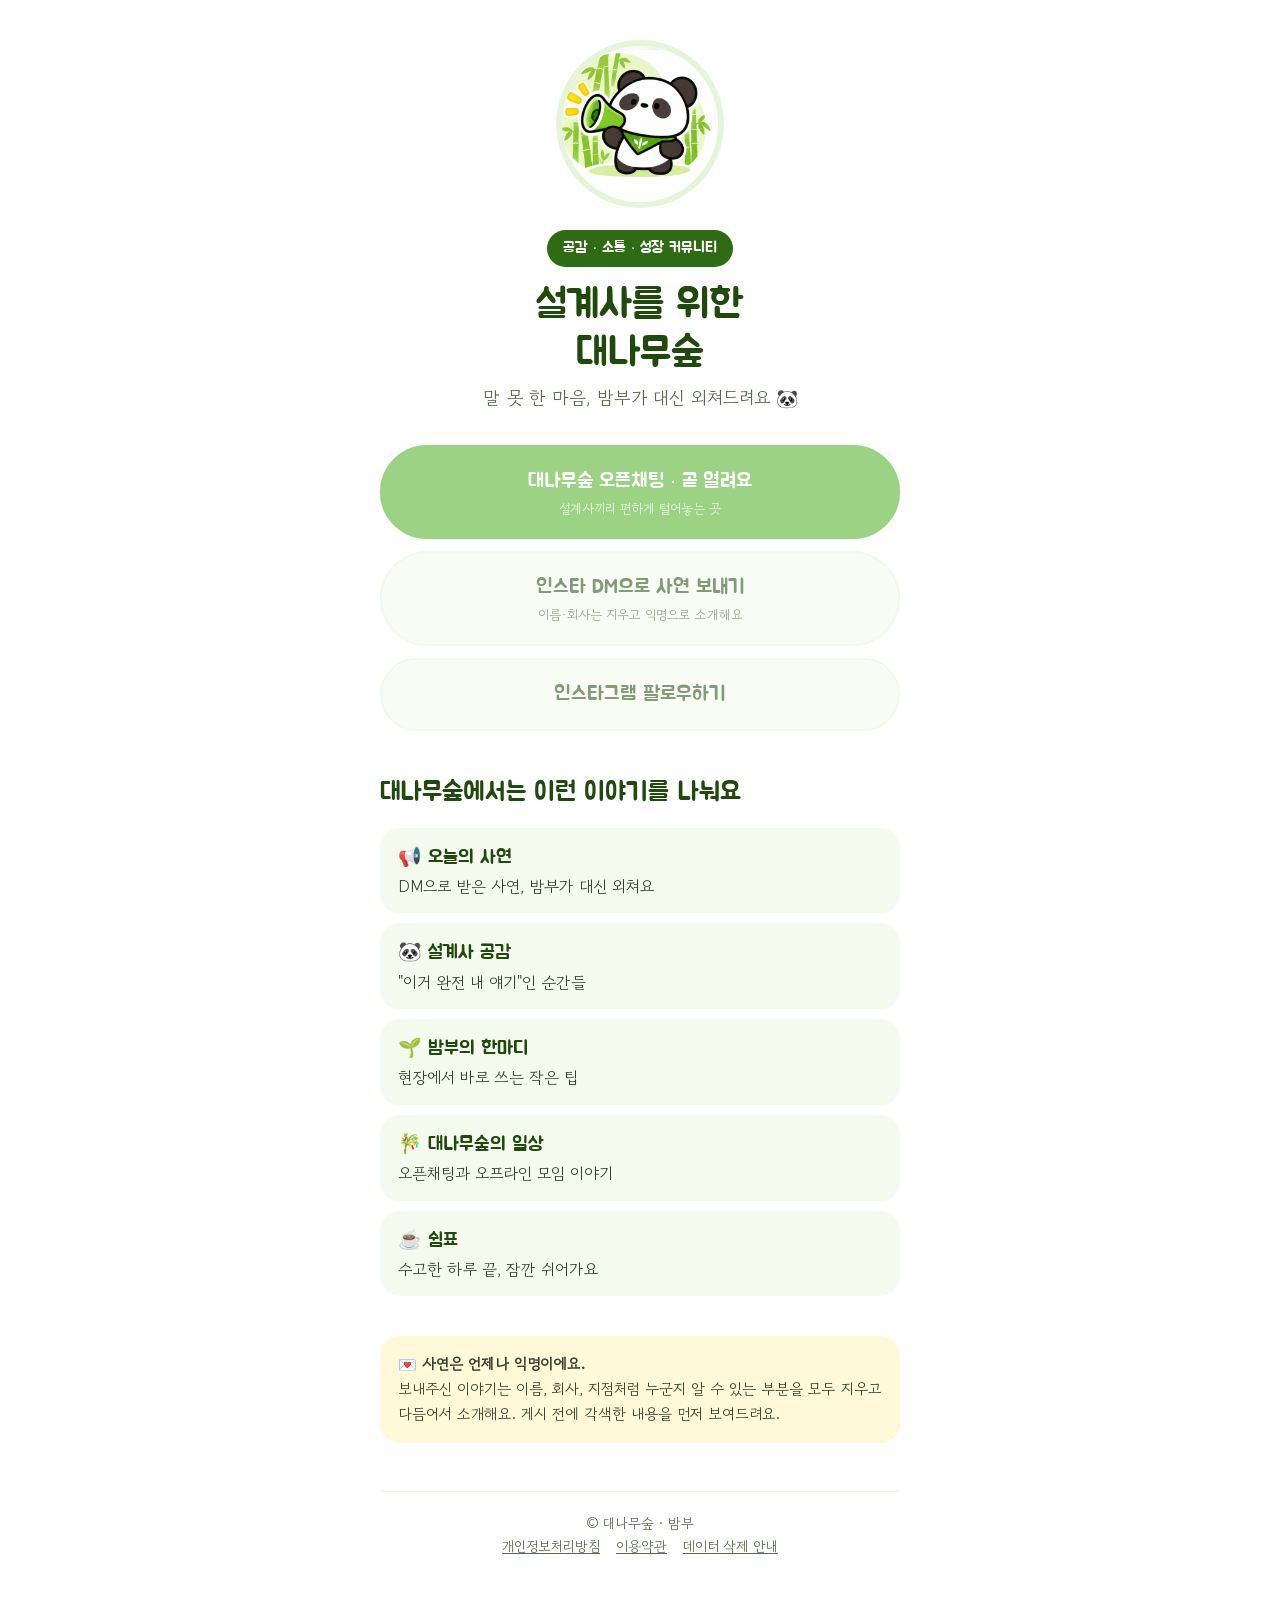
==== index.html @ e96973c2 "대나무숲 홈페이지와 인스타 자동 게시 초기 세팅 - 홈페이지(index), 개인정보처리방침, 이용약관, 데이터 삭제 안내 - posts/ 대기열 + publish.py + 매일 1" ====
<!doctype html><html lang="ko"><head><meta charset="utf-8"><meta name="viewport" content="width=device-width,initial-scale=1"><link rel="preconnect" href="https://fonts.googleapis.com"><link rel="stylesheet" href="https://fonts.googleapis.com/css2?family=Gowun+Dodum&family=Jua&display=swap"><link rel="stylesheet" href="assets/style.css"><link rel="icon" href="assets/bambu.jpg">
<title>설계사를 위한 대나무숲</title>
<meta name="description" content="말 못 한 마음, 밤부가 대신 외쳐드려요. 설계사를 위한 공감·소통·성장 커뮤니티 대나무숲.">
<meta property="og:title" content="설계사를 위한 대나무숲"><meta property="og:description" content="말 못 한 마음, 밤부가 대신 외쳐드려요"><meta property="og:image" content="assets/bambu.jpg">
</head><body><div class="wrap">
<div class="hero">
 <img src="assets/bambu.jpg" alt="확성기를 든 판다 캐릭터 밤부">
 <div style="margin-top:16px"><span class="tag">공감 · 소통 · 성장 커뮤니티</span></div>
 <h1>설계사를 위한<br>대나무숲</h1>
 <p>말 못 한 마음, 밤부가 대신 외쳐드려요 🐼</p>
</div>
<div class="btns">
 <a class="btn main" id="openchat" href="#">대나무숲 오픈채팅 참여하기<small>설계사끼리 편하게 털어놓는 곳</small></a>
 <a class="btn" id="dm" href="#">인스타 DM으로 사연 보내기<small>이름·회사는 지우고 익명으로 소개해요</small></a>
 <a class="btn" id="insta" href="#">인스타그램 팔로우하기</a>
</div>
<section><h2>대나무숲에서는 이런 이야기를 나눠요</h2><div class="cards">
 <div class="card"><b>📢 오늘의 사연</b>DM으로 받은 사연, 밤부가 대신 외쳐요</div>
 <div class="card"><b>🐼 설계사 공감</b>"이거 완전 내 얘기"인 순간들</div>
 <div class="card"><b>🌱 밤부의 한마디</b>현장에서 바로 쓰는 작은 팁</div>
 <div class="card"><b>🎋 대나무숲의 일상</b>오픈채팅과 오프라인 모임 이야기</div>
 <div class="card"><b>☕ 쉼표</b>수고한 하루 끝, 잠깐 쉬어가요</div>
</div></section>
<section><div class="note">💌 <b>사연은 언제나 익명이에요.</b><br>보내주신 이야기는 이름, 회사, 지점처럼 누군지 알 수 있는 부분을 모두 지우고 다듬어서 소개해요. 게시 전에 각색한 내용을 먼저 보여드려요.</div></section>
<footer>© 대나무숲 · 밤부<br><a href="privacy.html">개인정보처리방침</a><a href="terms.html">이용약관</a><a href="data-deletion.html">데이터 삭제 안내</a></footer>
</div>
<script>
// 링크 설정: 아래 값만 바꾸면 버튼이 켜져요
const LINKS = {
  instagram: "",   // 예: "https://www.instagram.com/계정아이디/"
  openchat: ""     // 예: "https://open.kakao.com/o/xxxxxxx"
};
function set(id, url, label){const a=document.getElementById(id); if(url){a.href=url;a.target="_blank";a.rel="noopener";} else {a.classList.add("off"); if(label) a.firstChild.textContent=label;}}
set("openchat", LINKS.openchat, "대나무숲 오픈채팅 · 곧 열려요");
set("dm", LINKS.instagram);
set("insta", LINKS.instagram);
</script>
</body></html>
---- assets/style.css ----
:root{--g:#4CAF1F;--gd:#2E6B12;--gdd:#1F4A0C;--gl:#E6F5D9;--gs:#F4FAEE;--y:#FFD84D;--t:#33402C;--m:#5A6A50}
*{box-sizing:border-box}
body{margin:0;background:#fff;color:var(--t);font-family:'Gowun Dodum',system-ui,sans-serif;line-height:1.65}
a{color:var(--gd)}
.wrap{max-width:560px;margin:0 auto;padding:40px 20px 56px}
h1,h2,h3,.jua{font-family:'Jua',sans-serif;font-weight:400;color:var(--gdd)}
.hero{text-align:center}
.hero img{width:168px;height:168px;border-radius:50%;border:6px solid var(--gl);object-fit:cover}
.tag{display:inline-block;background:var(--gd);color:#fff;font-family:'Jua',sans-serif;padding:6px 16px;border-radius:999px;font-size:15px}
.hero h1{font-size:40px;margin:14px 0 6px;line-height:1.2}
.hero p{margin:0;font-size:18px;color:var(--m)}
.btns{display:flex;flex-direction:column;gap:12px;margin:32px 0}
.btn{display:block;text-align:center;font-family:'Jua',sans-serif;font-size:20px;padding:18px 20px;border-radius:999px;text-decoration:none;background:var(--gs);color:var(--gdd);border:2px solid var(--gl)}
.btn.main{background:var(--g);color:#fff;border-color:var(--g)}
.btn.off{opacity:.55;pointer-events:none}
.btn small{display:block;font-family:'Gowun Dodum',sans-serif;font-size:13px;opacity:.85}
section{margin-top:40px}
section h2{font-size:26px;margin:0 0 14px}
.cards{display:grid;gap:10px}
.card{background:var(--gs);border-radius:20px;padding:14px 18px}
.card b{font-family:'Jua',sans-serif;font-weight:400;font-size:19px;color:var(--gdd);display:block}
.note{background:#FFF8D9;border-radius:20px;padding:16px 18px;font-size:15px}
footer{margin-top:48px;padding-top:20px;border-top:1px solid var(--gl);font-size:14px;color:var(--m);text-align:center}
footer a{margin:0 8px;color:var(--m)}
.doc h1{font-size:30px}.doc h2{font-size:21px;margin-top:28px}.doc li{margin:4px 0}
.back{display:inline-block;margin-bottom:16px;text-decoration:none}
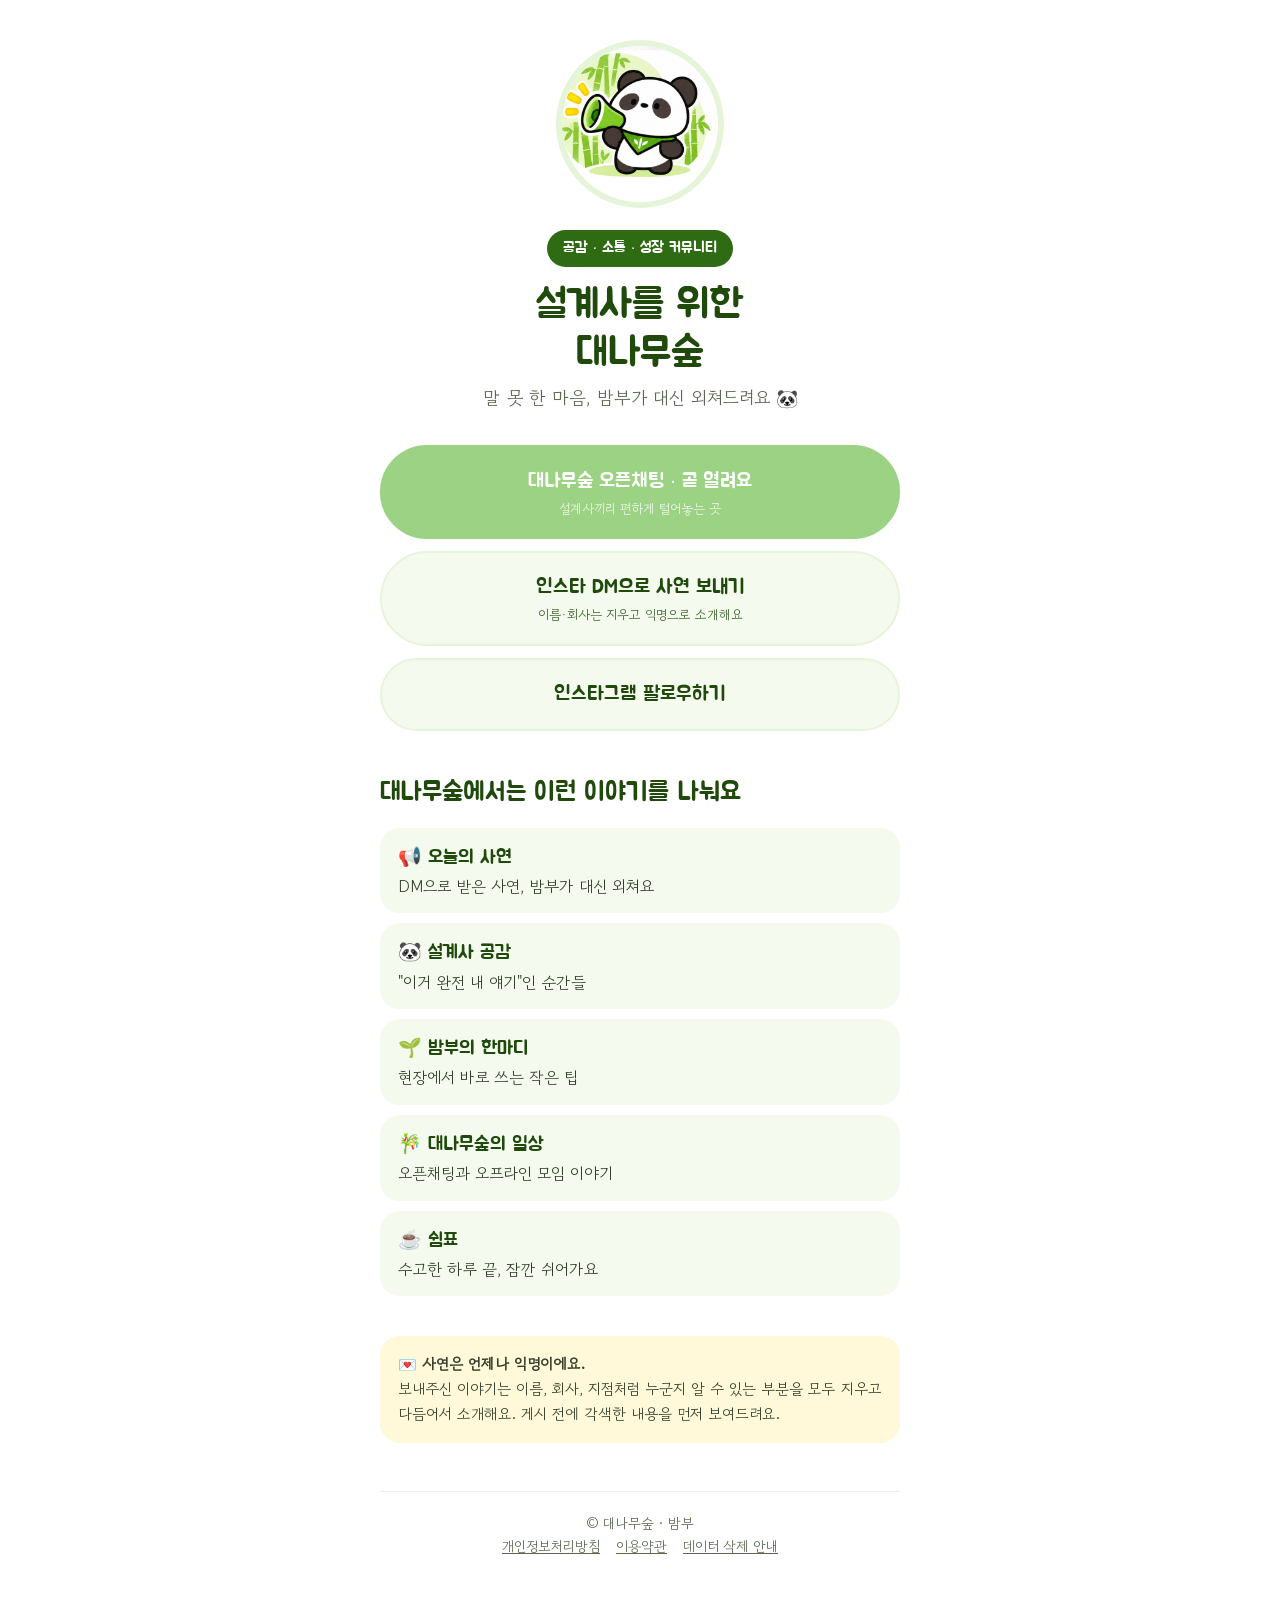
==== commit 1756e676: "홈페이지에 인스타 계정 링크 연결 Co-Authored-By: Claude Opus 5.5 <noreply@anthropic.com> Claude-Session: https://c" ====
--- a/index.html
+++ b/index.html
@@ -27,7 +27,7 @@
 <script>
 // 링크 설정: 아래 값만 바꾸면 버튼이 켜져요
 const LINKS = {
-  instagram: "",   // 예: "https://www.instagram.com/계정아이디/"
+  instagram: "https://www.instagram.com/bamboo_forest_official/",
   openchat: ""     // 예: "https://open.kakao.com/o/xxxxxxx"
 };
 function set(id, url, label){const a=document.getElementById(id); if(url){a.href=url;a.target="_blank";a.rel="noopener";} else {a.classList.add("off"); if(label) a.firstChild.textContent=label;}}
